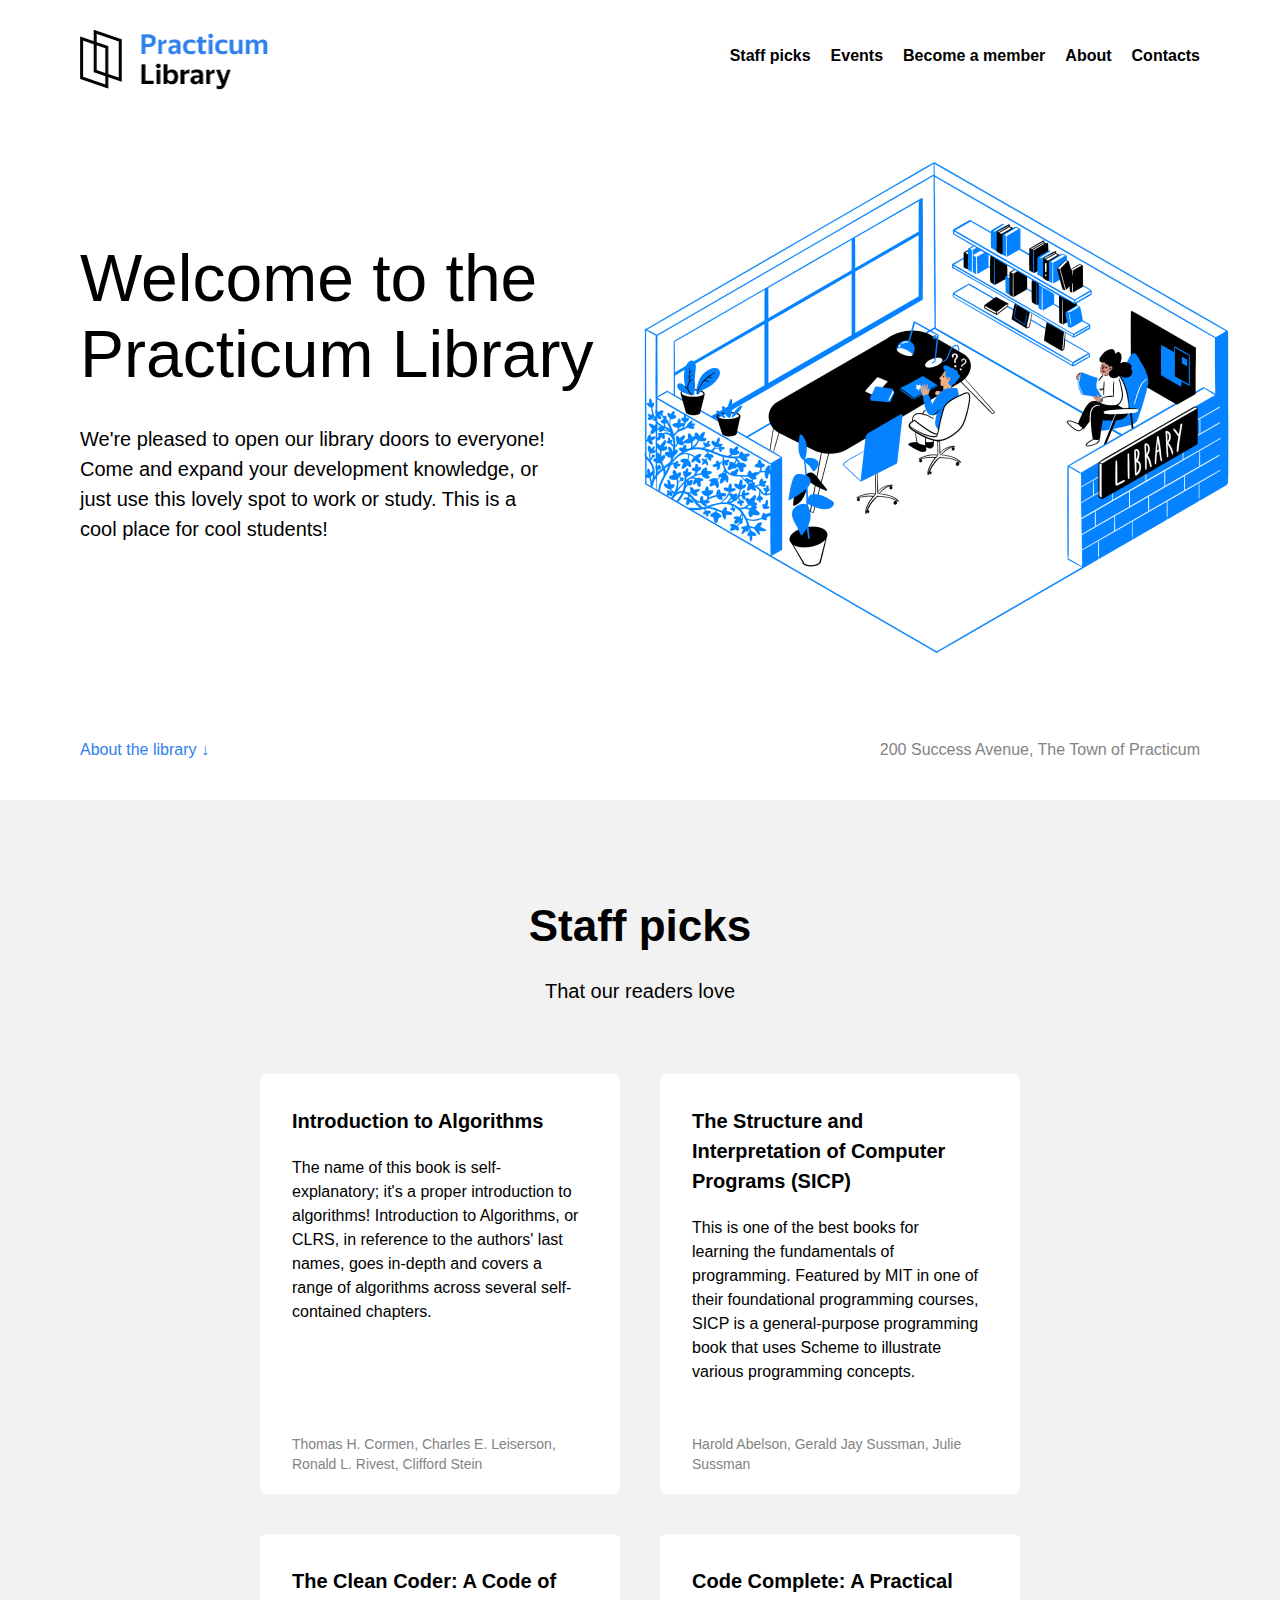
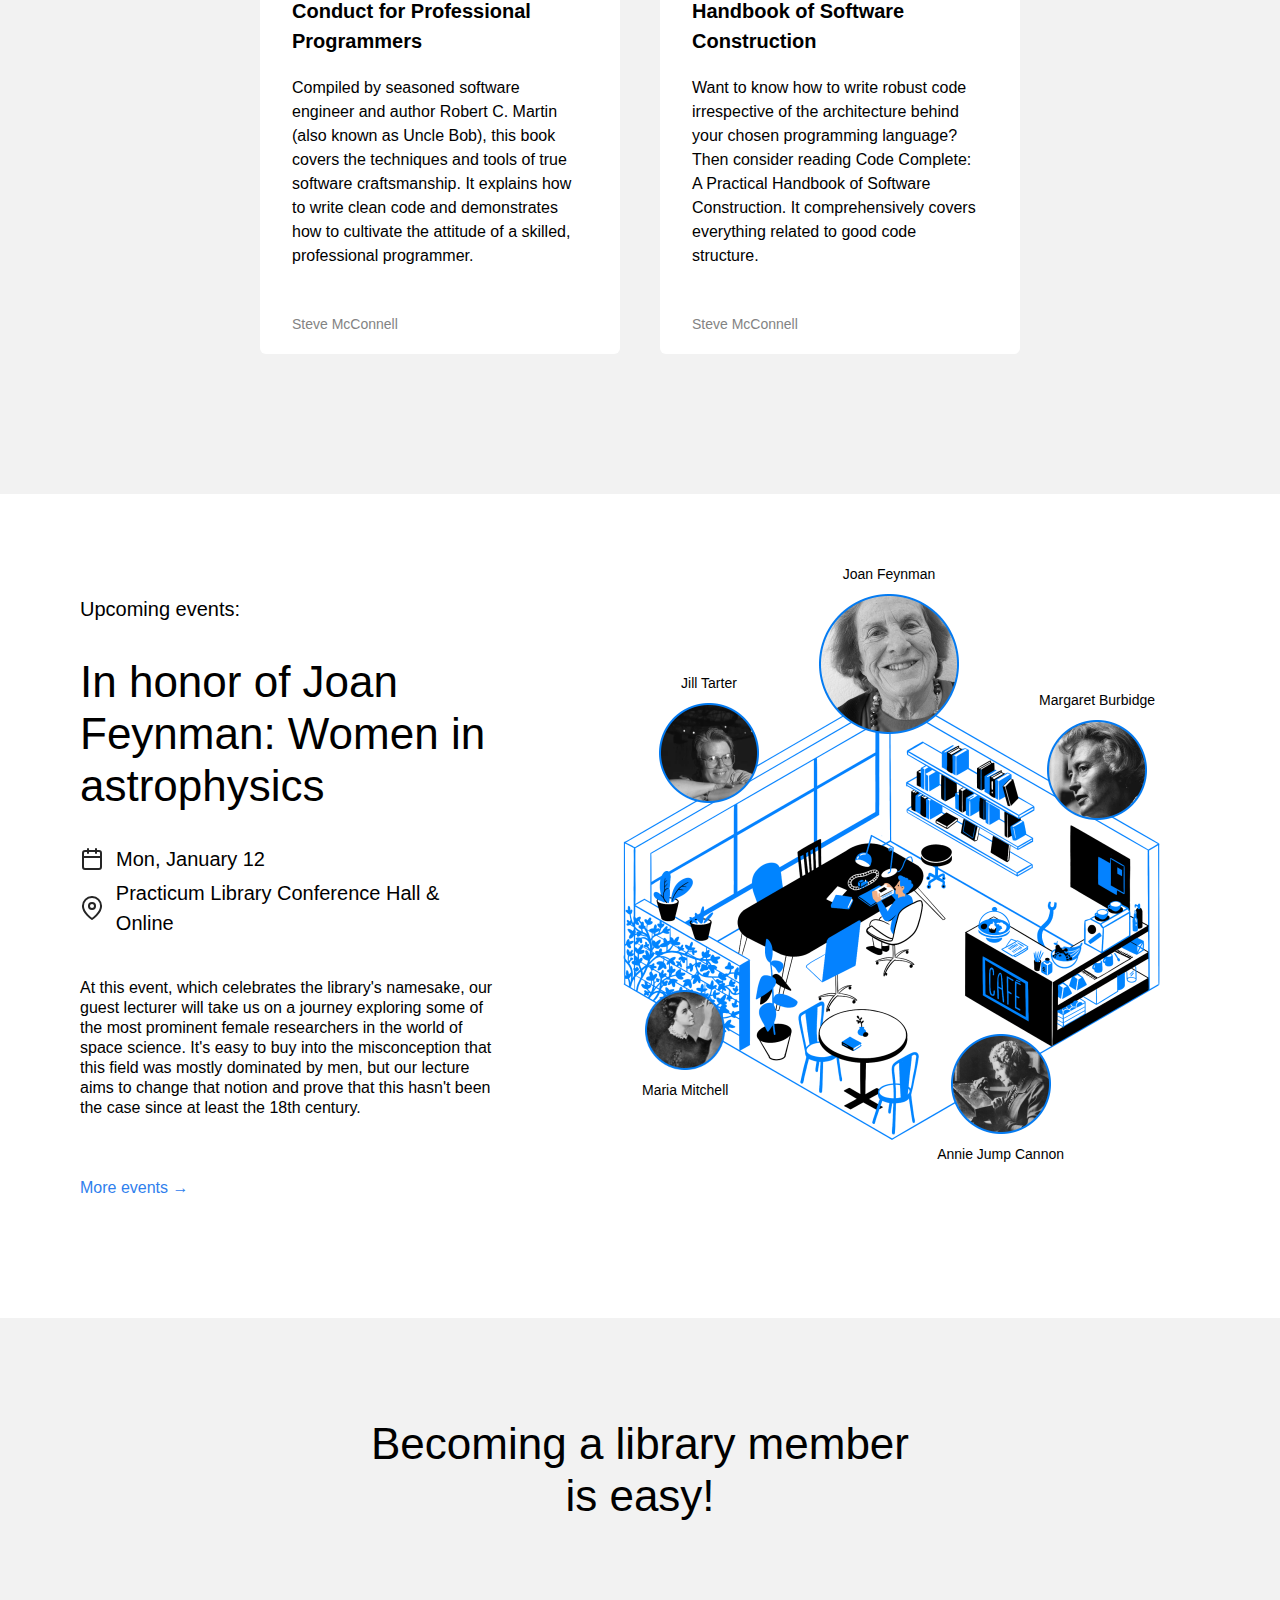
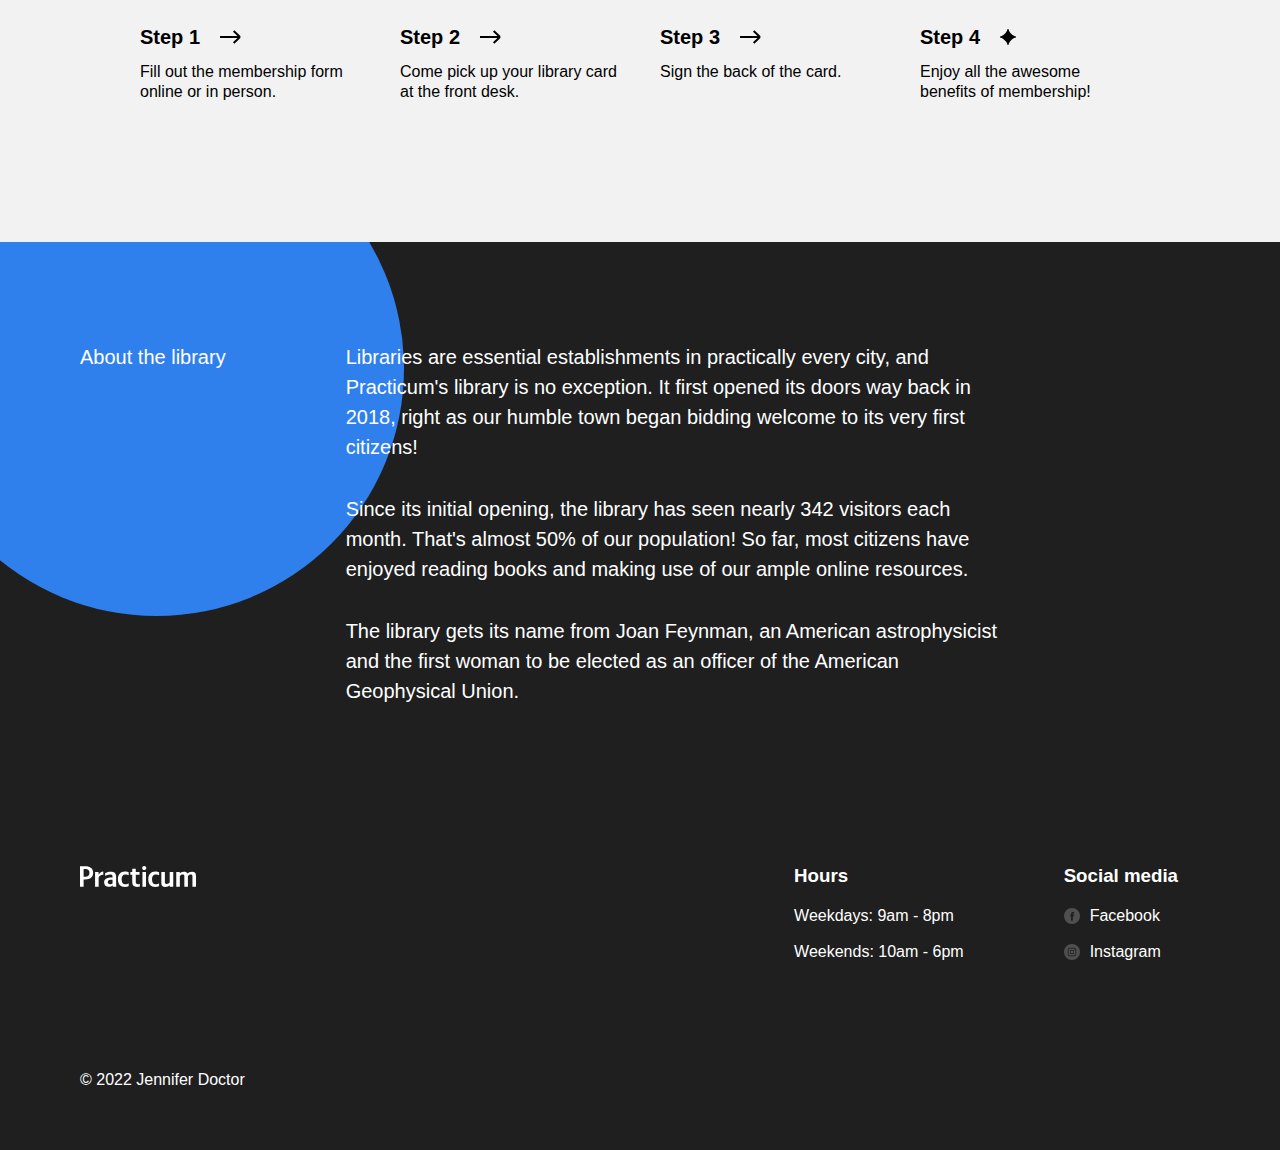
==== index.html @ b9d43555 "Adjust date element" ====
<!DOCTYPE html>
<html lang="en">
  <head>
    <meta charset="UTF-8" />
    <meta name="viewport" content="width=device-width, initial-scale=1.0" />
    <title>Practicum Library</title>
    <link rel="stylesheet" href="./styles/normalize.css" />
    <link rel="stylesheet" href="./styles/style.css" />
  </head>

  <body>
    <div class="page">
      <header class="header">
        <nav class="nav">
          <img
            src="./images/logo.png"
            alt="Practicum Library Logo"
            class="logo"
          />
          <ul class="nav__links">
            <li>
              <a class="nav__link" href="#staff-picks">Staff picks</a>
            </li>
            <li>
              <a class="nav__link" href="#events">Events</a>
            </li>
            <li>
              <a class="nav__link" href="#become-a-member">Become a member</a>
            </li>
            <li>
              <a class="nav__link" href="#about">About</a>
            </li>
            <li>
              <a class="nav__link" href="#">Contacts</a>
            </li>
          </ul>
        </nav>
        <h1 class="header__title">Welcome to the Practicum Library</h1>
        <p class="header__description">
          We're pleased to open our library doors to everyone! Come and expand
          your development knowledge, or just use this lovely spot to work or
          study. This is a cool place for cool students!
        </p>
        <img
          src="./images/inside_the_library.png"
          alt="Illustration 'Inside the library'"
          class="header__image"
        />
        <div class="header__footer">
          <a class="header__link" href="#about">About the library &darr;</a>
          <p class="header__address">
            200 Success Avenue, The Town of Practicum
          </p>
        </div>
      </header>

      <main class="content">
        <section id="staff" class="staff">
          <h2 class="staff__title">Staff picks</h2>
          <p class="staff__subtitle">That our readers love</p>
          <ul class="staff__cards">
            <li class="card">
              <div class="card__content">
                <h3 class="card__title">Introduction to Algorithms</h3>
                <p class="card__text">
                  The name of this book is self-explanatory; it's a proper
                  introduction to algorithms! Introduction to Algorithms, or
                  CLRS, in reference to the authors' last names, goes in-depth
                  and covers a range of algorithms across several self-contained
                  chapters.
                </p>
                <p class="card__footer">
                  Thomas H. Cormen, Charles E. Leiserson, Ronald L. Rivest,
                  Clifford Stein
                </p>
              </div>
            </li>

            <li class="card">
              <div class="card__content">
                <h3 class="card__title">
                  The Structure and Interpretation of Computer Programs (SICP)
                </h3>
                <p class="card__text">
                  This is one of the best books for learning the fundamentals of
                  programming. Featured by MIT in one of their foundational
                  programming courses, SICP is a general-purpose programming
                  book that uses Scheme to illustrate various programming
                  concepts.
                </p>
                <p class="card__footer">
                  Harold Abelson, Gerald Jay Sussman, Julie Sussman
                </p>
              </div>
            </li>

            <li class="card">
              <div class="card__content">
                <h3 class="card__title">
                  The Clean Coder: A Code of Conduct for Professional
                  Programmers
                </h3>
                <p class="card__text">
                  Compiled by seasoned software engineer and author Robert C.
                  Martin (also known as Uncle Bob), this book covers the
                  techniques and tools of true software craftsmanship. It
                  explains how to write clean code and demonstrates how to
                  cultivate the attitude of a skilled, professional programmer.
                </p>
                <p class="card__footer">Steve McConnell</p>
              </div>
            </li>

            <li class="card">
              <div class="card__content">
                <h3 class="card__title">
                  Code Complete: A Practical Handbook of Software Construction
                </h3>
                <p class="card__text">
                  Want to know how to write robust code irrespective of the
                  architecture behind your chosen programming language? Then
                  consider reading Code Complete: A Practical Handbook of
                  Software Construction. It comprehensively covers everything
                  related to good code structure.
                </p>
                <p class="card__footer">Steve McConnell</p>
              </div>
            </li>
          </ul>
        </section>

        <section id="events" class="events">
          <div class="events__content">
            <h2 class="events__heading">Upcoming events:</h2>
            <h3 class="events__title">
              In honor of Joan Feynman: Women in astrophysics
            </h3>
            <div class="event-info events__info-section">
              <div class="event-info__item">
                <div
                  class="event-info__icon event-info__icon_type_calendar"
                ></div>
                <p class="event-info__text">Mon, January 12</p>
              </div>
              <div class="event-info__item">
                <div class="event-info__icon event-info__icon_type_pin"></div>
                <p class="event-info__text">
                  Practicum Library Conference Hall & Online
                </p>
              </div>
            </div>
            <p class="events__description">
              At this event, which celebrates the library's namesake, our guest
              lecturer will take us on a journey exploring some of the most
              prominent female researchers in the world of space science. It's
              easy to buy into the misconception that this field was mostly
              dominated by men, but our lecture aims to change that notion and
              prove that this hasn't been the case since at least the 18th
              century.
            </p>
            <a href="#" class="events__more">More events &rarr;</a>
          </div>
          <div class="events__cover">
            <img
              class="events__image"
              src="./images/cafe.png"
              alt="Illustration inside the cafe"
            />
            <div class="person person_name_feynman">
              <p class="person__caption">Joan Feynman</p>
              <img
                src="./images/person_feynman.png"
                class="person__image person__image_size_l"
                alt="A smiling Joan Feynman"
              />
            </div>
            <div class="person person_name_burbidge">
              <p class="person__caption">Margaret Burbidge</p>
              <img
                src="./images/person_burbidge.png"
                class="person__image person__image_size_m"
                alt="A contemplative Margaret Burbidge"
              />
            </div>
            <div class="person person_name_cannon">
              <img
                src="./images/person_cannon.png"
                class="person__image person__image_size_m"
                alt="Annie Jump Cannon at work"
              />
              <p class="person__caption">Annie Jump Cannon</p>
            </div>
            <div class="person person_name_mitchell">
              <img
                src="./images/person_mitchell.png"
                class="person__image person__image_size_s"
                alt="Maria Mitchell writing"
              />
              <p class="person__caption">Maria Mitchell</p>
            </div>
            <div class="person person_name_tarter">
              <p class="person__caption">Jill Tarter</p>
              <img
                src="./images/person_tarter.png"
                class="person__image person__image_size_m"
                alt="A casual, smiling Jill Tarter"
              />
            </div>
          </div>
        </section>

        <section class="membership" id="become-a-member">
          <h2 class="membership__title">Becoming a library member is easy!</h2>
          <ul class="membership__steps">
            <li class="step">
              <h3 class="step__title">
                Step 1
                <img
                  src="./images/icon_step_forward.svg"
                  alt="icon forward"
                  class="step__icon"
                />
              </h3>
              <p class="step__description">
                Fill out the membership form online or in person.
              </p>
            </li>
            <li class="step">
              <h3 class="step__title">
                Step 2
                <img
                  src="./images/icon_step_forward.svg"
                  alt="icon forward"
                  class="step__icon"
                />
              </h3>
              <p class="step__description">
                Come pick up your library card at the front desk.
              </p>
            </li>
            <li class="step">
              <h3 class="step__title">
                Step 3
                <img
                  src="./images/icon_step_forward.svg"
                  alt="icon forward"
                  class="step__icon"
                />
              </h3>
              <p class="step__description">Sign the back of the card.</p>
            </li>
            <li class="step">
              <h3 class="step__title">
                Step 4
                <img
                  src="./images/icon_step_finish.svg"
                  alt="icon finish"
                  class="step__icon"
                />
              </h3>
              <p class="step__description">
                Enjoy all the awesome benefits of membership!
              </p>
            </li>
          </ul>
        </section>

        <section class="about" id="about">
          <h2 class="about__title">About the library</h2>
          <div class="about__content">
            <p class="about__paragraph">
              Libraries are essential establishments in practically every city,
              and Practicum's library is no exception. It first opened its doors
              way back in 2018, right as our humble town began bidding welcome
              to its very first citizens!
            </p>
            <p class="about__paragraph">
              Since its initial opening, the library has seen nearly 342
              visitors each month. That's almost 50% of our population! So far,
              most citizens have enjoyed reading books and making use of our
              ample online resources.
            </p>
            <p class="about__paragraph">
              The library gets its name from Joan Feynman, an American
              astrophysicist and the first woman to be elected as an officer of
              the American Geophysical Union.
            </p>
          </div>
          <div class="about__circle"></div>
        </section>
      </main>

      <footer class="footer" id="footer">
        <section class="footer__columns">
          <div class="footer__column">
            <img
              class="footer__logo"
              src="./images/logo_practicum.svg"
              alt="Practicum Logo"
            />
          </div>
          <div class="footer__column footer__column_content_hours">
            <h3 class="footer__column-heading">Hours</h3>
            <ul class="footer__list">
              <li class="footer__list-item">Weekdays: 9am - 8pm</li>
              <li class="footer__list-item">Weekends: 10am - 6pm</li>
            </ul>
          </div>
          <div class="footer__column footer__column_content_social">
            <h3 class="footer__column-heading">Social media</h3>
            <ul class="footer__list">
              <li class="footer__list-item">
                <a class="footer__column-link" href="#"
                  ><img
                    class="footer__social-icon"
                    src="./images/facebook_white.svg"
                    alt="Facebook Logo"
                  />
                  Facebook</a
                >
              </li>
              <li class="footer__list-item">
                <a class="footer__column-link" href="#"
                  ><img
                    class="footer__social-icon"
                    src="./images/instagram_white.svg"
                    alt="Instagram Logo"
                  />
                  Instagram</a
                >
              </li>
            </ul>
          </div>
        </section>
        <p class="footer__copyright">&copy; 2022 Jennifer Doctor</p>
      </footer>
    </div>
  </body>
</html>
---- styles/style.css ----
.page {
  min-width: 1100px;
  max-width: 1600px;
  margin: 0 auto;
  font-family: "Helvetica Neue", Arial, sans-serif;
  font-size: 16px;
  line-height: 20px;
}

.header {
  height: 100vh;
  min-height: 720px;
  max-height: 800px;
  padding-top: 30px;
  padding-left: 80px;
  padding-right: 80px;
  position: relative;
  box-sizing: border-box;
}

.nav {
  display: flex;
  justify-content: space-between;
  align-items: stretch;
}

.logo {
  width: 196px;
  height: 60px;
}

.nav__links {
  list-style: none;
  padding-left: 0;
  margin-top: 8px;
  display: flex;
  align-items: center;
  flex-wrap: wrap;
  column-gap: 20px;
}

.nav__link {
  color: #000000;
  text-decoration: none;
  font-weight: bold;
}

.nav__link:hover {
  color: #1f69c9;
}

.header__title {
  font-size: 66px;
  line-height: 76px;
  font-weight: 500;
  margin: 150px 0 0;
  max-width: 544px;
}

.header__description {
  font-size: 20px;
  line-height: 30px;
  margin: 32px 0 0;
  max-width: 465px;
}

.header__image {
  max-width: 636px;
  z-index: 1;
  position: absolute;
  top: 135px;
  right: 20px;
}

.header__footer {
  position: absolute;
  left: 0;
  bottom: 40px;
  width: 100%;
  display: flex;
  align-items: center;
  padding: 40px 80px 0;
  justify-content: space-between;
  box-sizing: border-box;
}

.header__link {
  color: #2f80ed;
  text-decoration: none;
}

.header__link:hover {
  color: #1f69c9;
}

.header__address {
  margin: 0;
  color: #838383;
}

.staff {
  padding-top: 100px;
  padding-bottom: 140px;
  background-color: #f2f2f2;
}

.staff__title {
  text-align: center;
  font-size: 44px;
  line-height: 52px;
  margin: 0 0 24px;
}

.staff__subtitle {
  text-align: center;
  font-size: 20px;
  line-height: 30px;
  font-weight: 400;
  margin: 24px 0 0;
}

.staff__cards {
  max-width: 760px;
  margin: 68px auto 0 auto;
  padding-left: 0;
  display: flex;
  flex-wrap: wrap;
  justify-content: space-between;
  gap: 40px;
  list-style-type: none;
}

.card {
  background-color: #fff;
  border-radius: 6px;
  padding: 32px 40px 20px 32px;
  box-sizing: border-box;
  width: 360px;
  height: 420px;
}

.card__content {
  width: 100%;
  height: 100%;
  display: flex;
  flex-direction: column;
}

.card__title {
  font-size: 20px;
  line-height: 30px;
  font-weight: 700;
  margin: 0;
}

.card__text {
  margin: 20px 0 0;
  font-size: 16px;
  line-height: 24px;
}

.card__footer {
  margin: 0;
  font-size: 14px;
  line-height: 20px;
  color: #838383;
  margin-top: auto;
}

.events {
  padding: 100px 0 120px 80px;
  display: flex;
  align-items: start;
  justify-content: space-between;
  box-sizing: border-box;
}

.events__content {
  flex-basis: 580px;
}

.events__heading {
  font-size: 20px;
  font-weight: 500;
  line-height: 30px;
  margin: 0;
}

.events__title {
  font-size: 44px;
  font-weight: 500;
  line-height: 52px;
  margin: 32px 0;
}

.events__info-section {
  margin-top: 32px;
}

.event-info__item {
  display: flex;
  align-items: center;
  margin-bottom: 4px;
  font-weight: 500;
}

.event-info__icon {
  background-repeat: no-repeat;
  background-position: center;
  margin-right: 12px;
  height: 24px;
  width: 24px;
}

.event-info__icon_type_calendar {
  background-image: url(../images/icon_calendar.svg);
}

.event-info__icon_type_pin {
  background-image: url(../images/icon_pin.svg);
}

.event-info__text {
  font-size: 20px;
  font-weight: 500;
  line-height: 30px;
  margin: 0;
}

.events__description {
  margin: 40px 0 60px;
}

.events__more {
  margin-top: 60px;
  color: #2f80ed;
  text-decoration: none;
}

.events__more:hover {
  color: #1f69c9;
}

.events__cover {
  flex-grow: 1;
  flex-shrink: 0;
  flex-basis: 780px;
  max-width: 780px;
  position: relative;
}

.events__image {
  max-width: 100%;
}

.person {
  position: absolute;
  display: flex;
  align-items: center;
  flex-direction: column;
  gap: 10px;
}

.person_name_feynman {
  top: -30px;
  left: 319px;
}

.person_name_burbidge {
  top: 96px;
  right: 125px;
}

.person_name_cannon {
  right: 216px;
  bottom: 18px;
}

.person_name_mitchell {
  left: 142px;
  bottom: 82px;
}

.person_name_tarter {
  top: 79px;
  left: 159px;
}

.person__image {
  max-width: 100%;
}

.person__image_size_l {
  width: 140px;
}

.person__image_size_m {
  width: 100px;
}

.person__image_size_s {
  width: 80px;
}

.person__caption {
  text-align: center;
  font-size: 14px;
  margin: 0;
}

.membership {
  padding-top: 100px;
  padding-bottom: 140px;
  background-color: #f2f2f2;
}

.membership__title {
  max-width: 574px;
  margin: 0 auto;
  text-align: center;
  font-size: 44px;
  font-weight: 500;
  line-height: 52px;
}

.membership__steps {
  list-style-type: none;
  padding: 0;
  margin: 100px 0 0;
  display: flex;
  gap: 40px;
  justify-content: center;
}

.step {
  flex-basis: 220px;
}

.step__title {
  margin: 0;
  font-size: 20px;
  line-height: 30px;
  font-weight: 700;
  display: flex;
  align-items: center;
}

.step__icon {
  margin-left: 20px;
}

.step__description {
  margin: 10px 0 0;
}

.about {
  padding: 100px 80px;
  background-color: #1f1f1f;
  color: #fff;
  overflow: hidden;
  position: relative;
  box-sizing: border-box;
  display: flex;
  gap: 120px;
}

.about__title {
  margin: 0;
  font-size: 20px;
  line-height: 30px;
  font-weight: 500;
  z-index: 2;
}

.about__content {
  font-size: 20px;
  line-height: 30px;
  font-weight: 400;
  max-width: 660px;
  z-index: 2;
}

.about__paragraph {
  margin: 0;
  padding-bottom: 32px;
}

.about__paragraph:last-of-type {
  padding-bottom: 0;
}

.about__circle {
  background-color: #2f80ed;
  width: 495px;
  height: 495px;
  border-radius: 50%;
  position: absolute;
  z-index: 1;
  top: -121px;
  left: -91px;
}

.footer {
  box-sizing: border-box;
  background-color: #1f1f1f;
  color: #fff;
  padding: 60px 102px 60px 80px;
  min-height: 224px;
}

.footer__columns {
  display: flex;
}

.footer__column_content_hours {
  margin-left: auto;
}

.footer__column_content_social {
  margin-left: 100px;
}

.footer__logo {
  width: 116px;
  height: 21px;
}

.footer__list {
  list-style-type: none;
  padding: 0;
  margin: 0;
}

.footer__list-item {
  margin-bottom: 16px;
}

.footer__list-item:last-of-type {
  margin-bottom: 0;
}

.footer__column-heading {
  margin: 0 0 20px;
}

.footer__column-link {
  color: white;
  font-size: 16px;
  line-height: 20px;
  text-decoration: none;
  display: flex;
  align-items: center;
}

.footer__column-link:hover {
  color: #c1c1c1;
}

.footer__social-icon {
  width: 16px;
  height: 16px;
  margin-right: 10px;
}

.footer__copyright {
  margin-top: 108px;
  margin-bottom: 0;
}
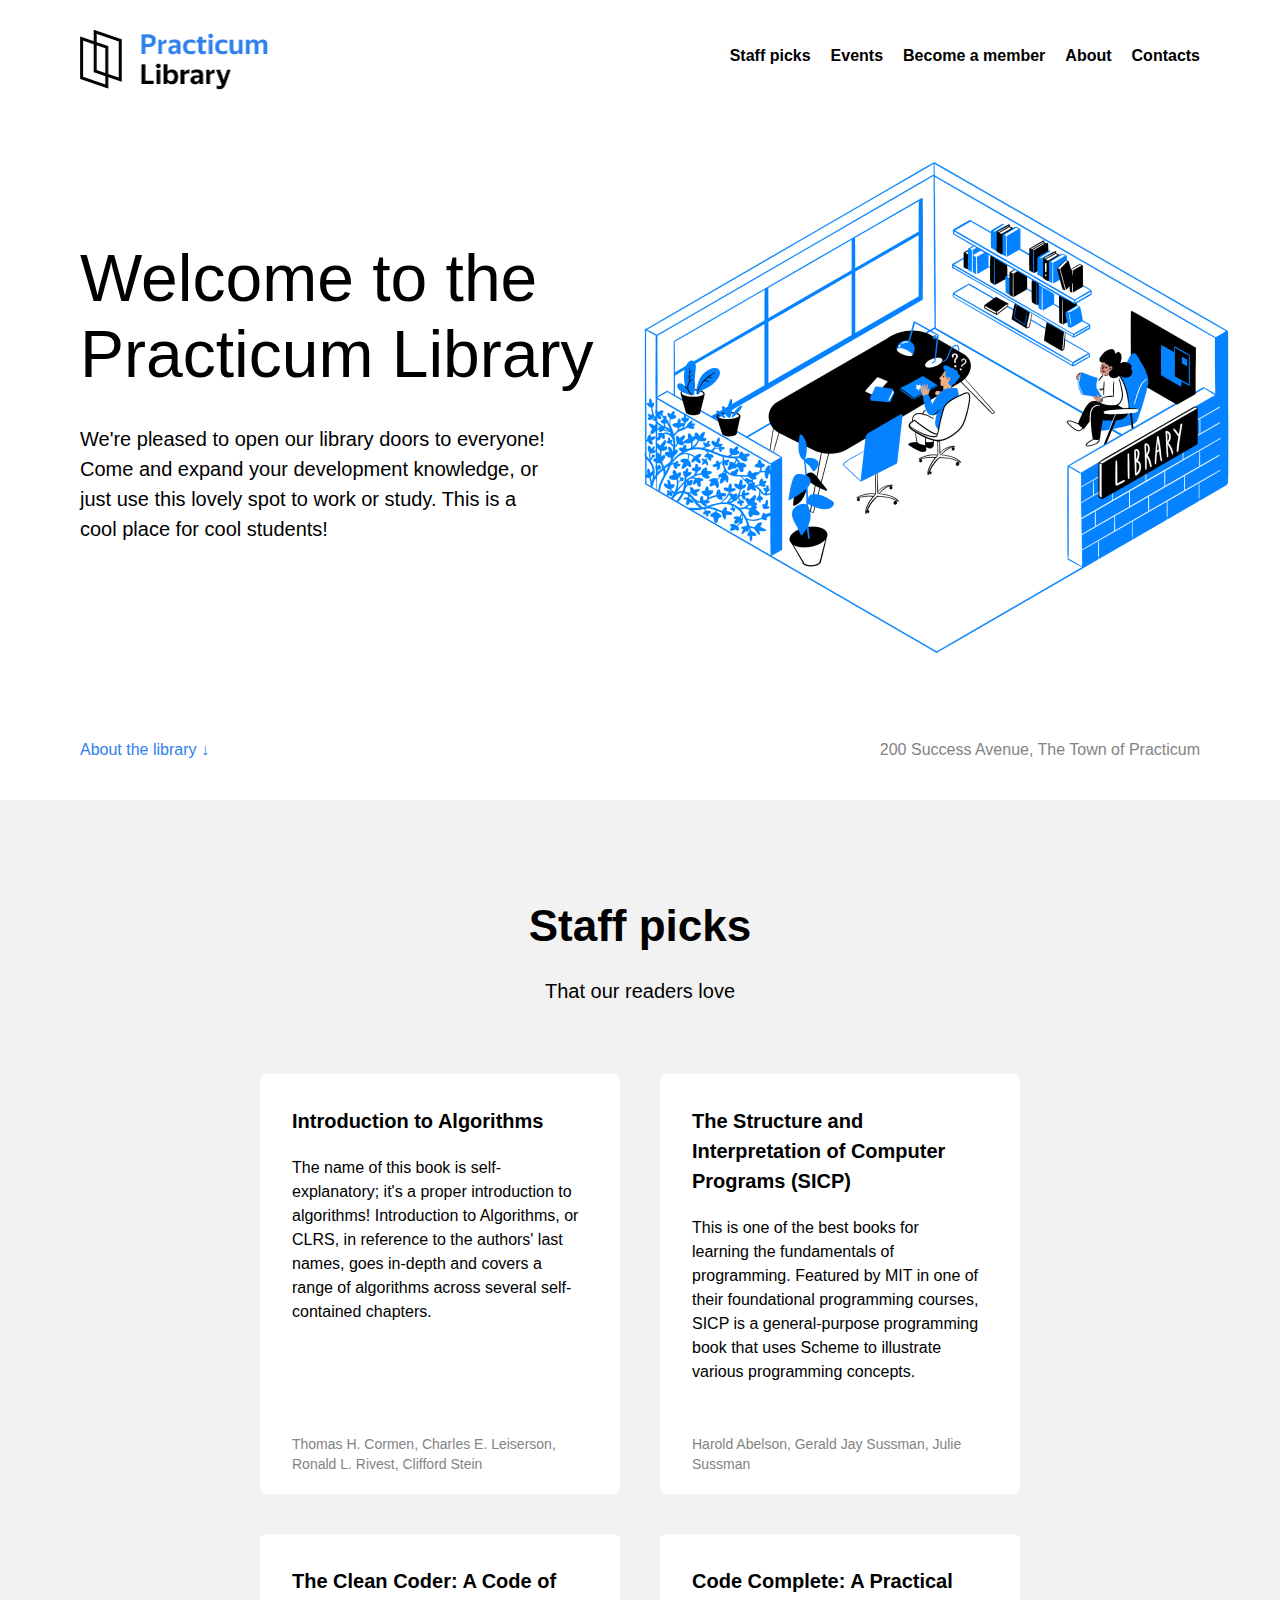
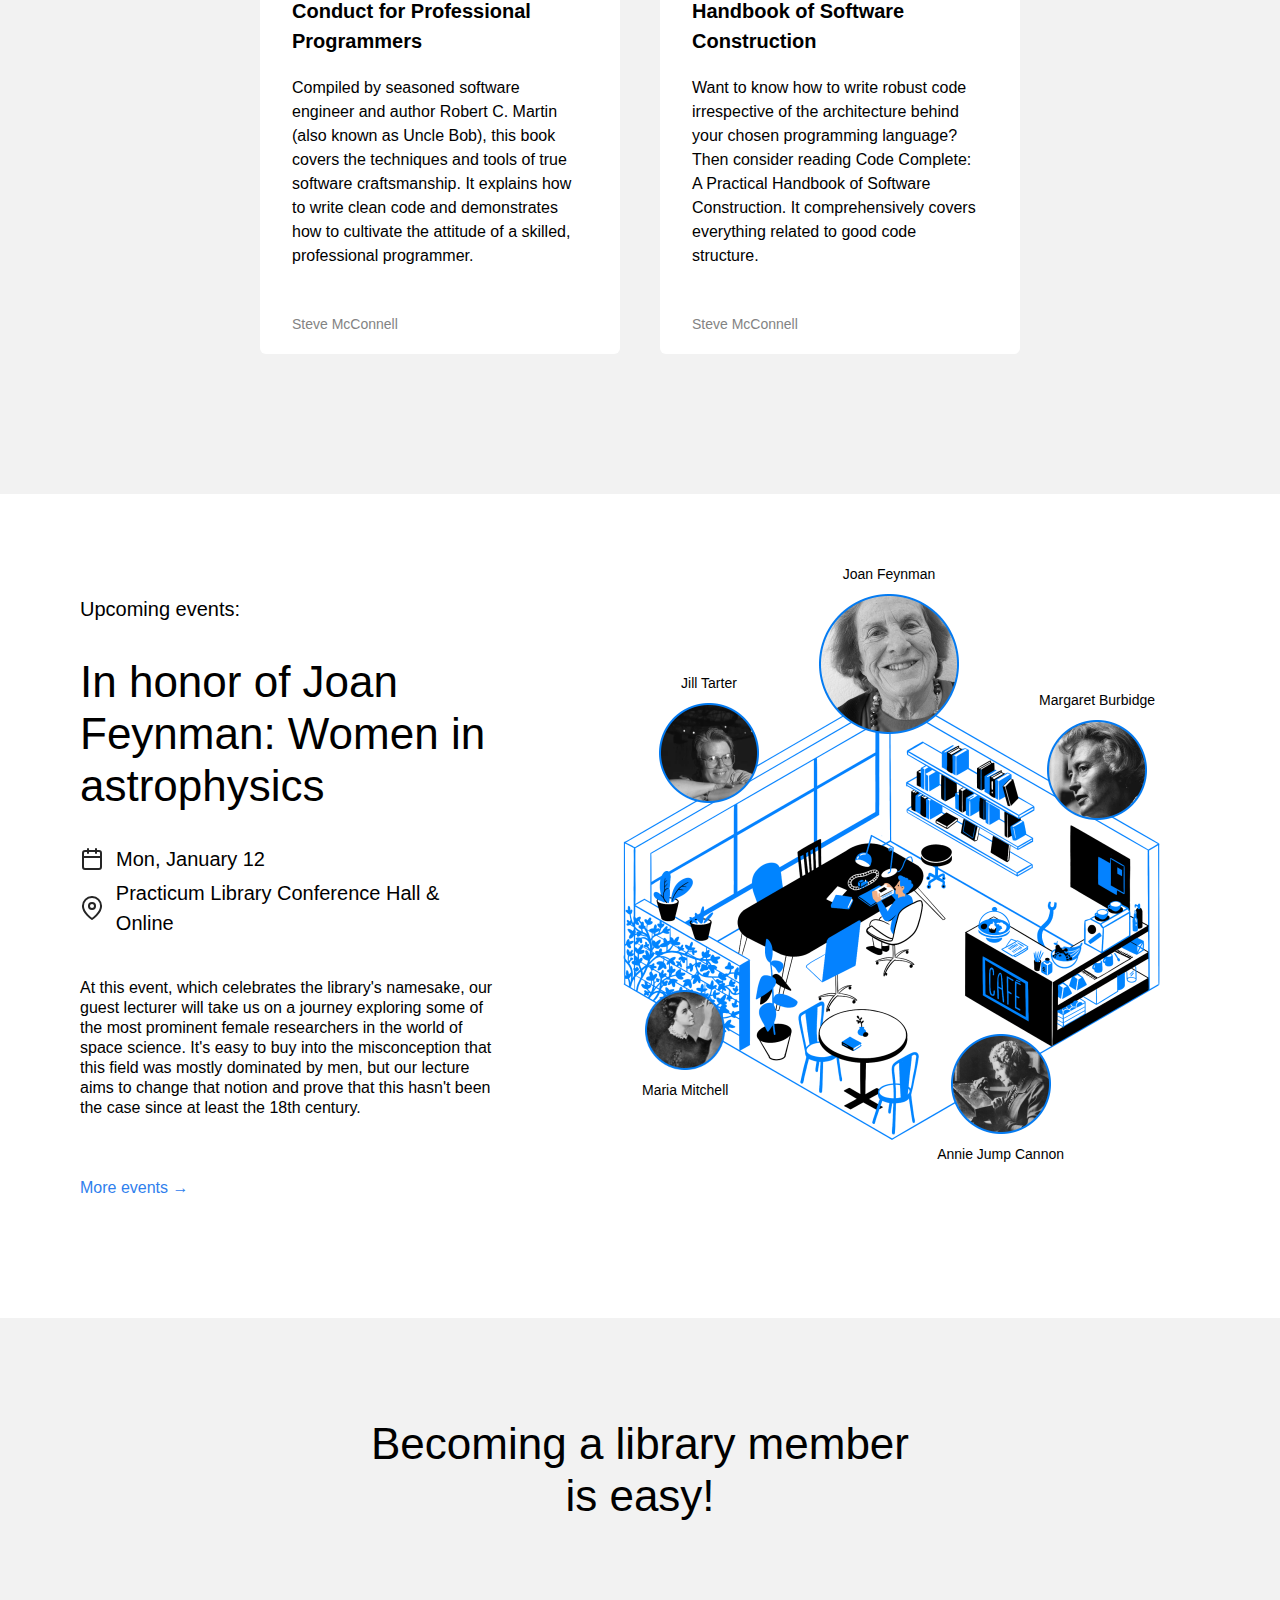
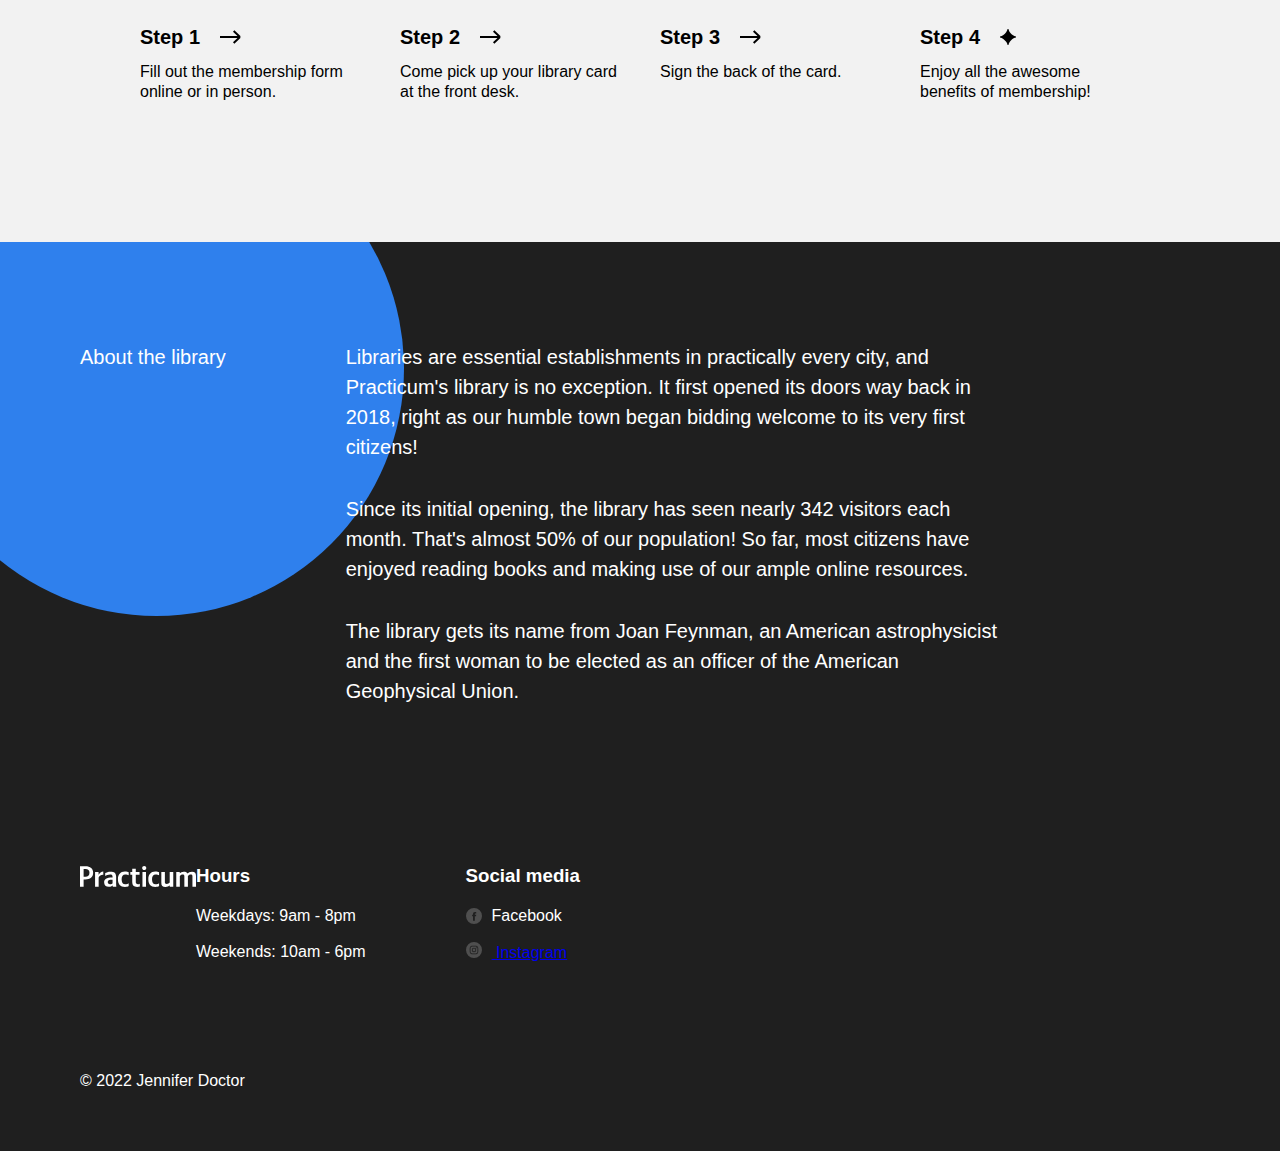
==== commit 384780d9: "Fix link issue" ====
--- a/index.html
+++ b/index.html
@@ -299,14 +299,14 @@
               alt="Practicum Logo"
             />
           </div>
-          <div class="footer__column footer__column_content_hours">
+          <div class="footer__column footer__column_content-hours">
             <h3 class="footer__column-heading">Hours</h3>
             <ul class="footer__list">
               <li class="footer__list-item">Weekdays: 9am - 8pm</li>
               <li class="footer__list-item">Weekends: 10am - 6pm</li>
             </ul>
           </div>
-          <div class="footer__column footer__column_content_social">
+          <div class="footer_column footer__column_content_social">
             <h3 class="footer__column-heading">Social media</h3>
             <ul class="footer__list">
               <li class="footer__list-item">
@@ -320,7 +320,7 @@
                 >
               </li>
               <li class="footer__list-item">
-                <a class="footer__column-link" href="#"
+                <a class="footer__column_link" href="#"
                   ><img
                     class="footer__social-icon"
                     src="./images/instagram_white.svg"
@@ -332,7 +332,7 @@
             </ul>
           </div>
         </section>
-        <p class="footer__copyright">&copy; 2022 Jennifer Doctor</p>
+        <p class="footer__copyright">© 2022 Jennifer Doctor</p>
       </footer>
     </div>
   </body>
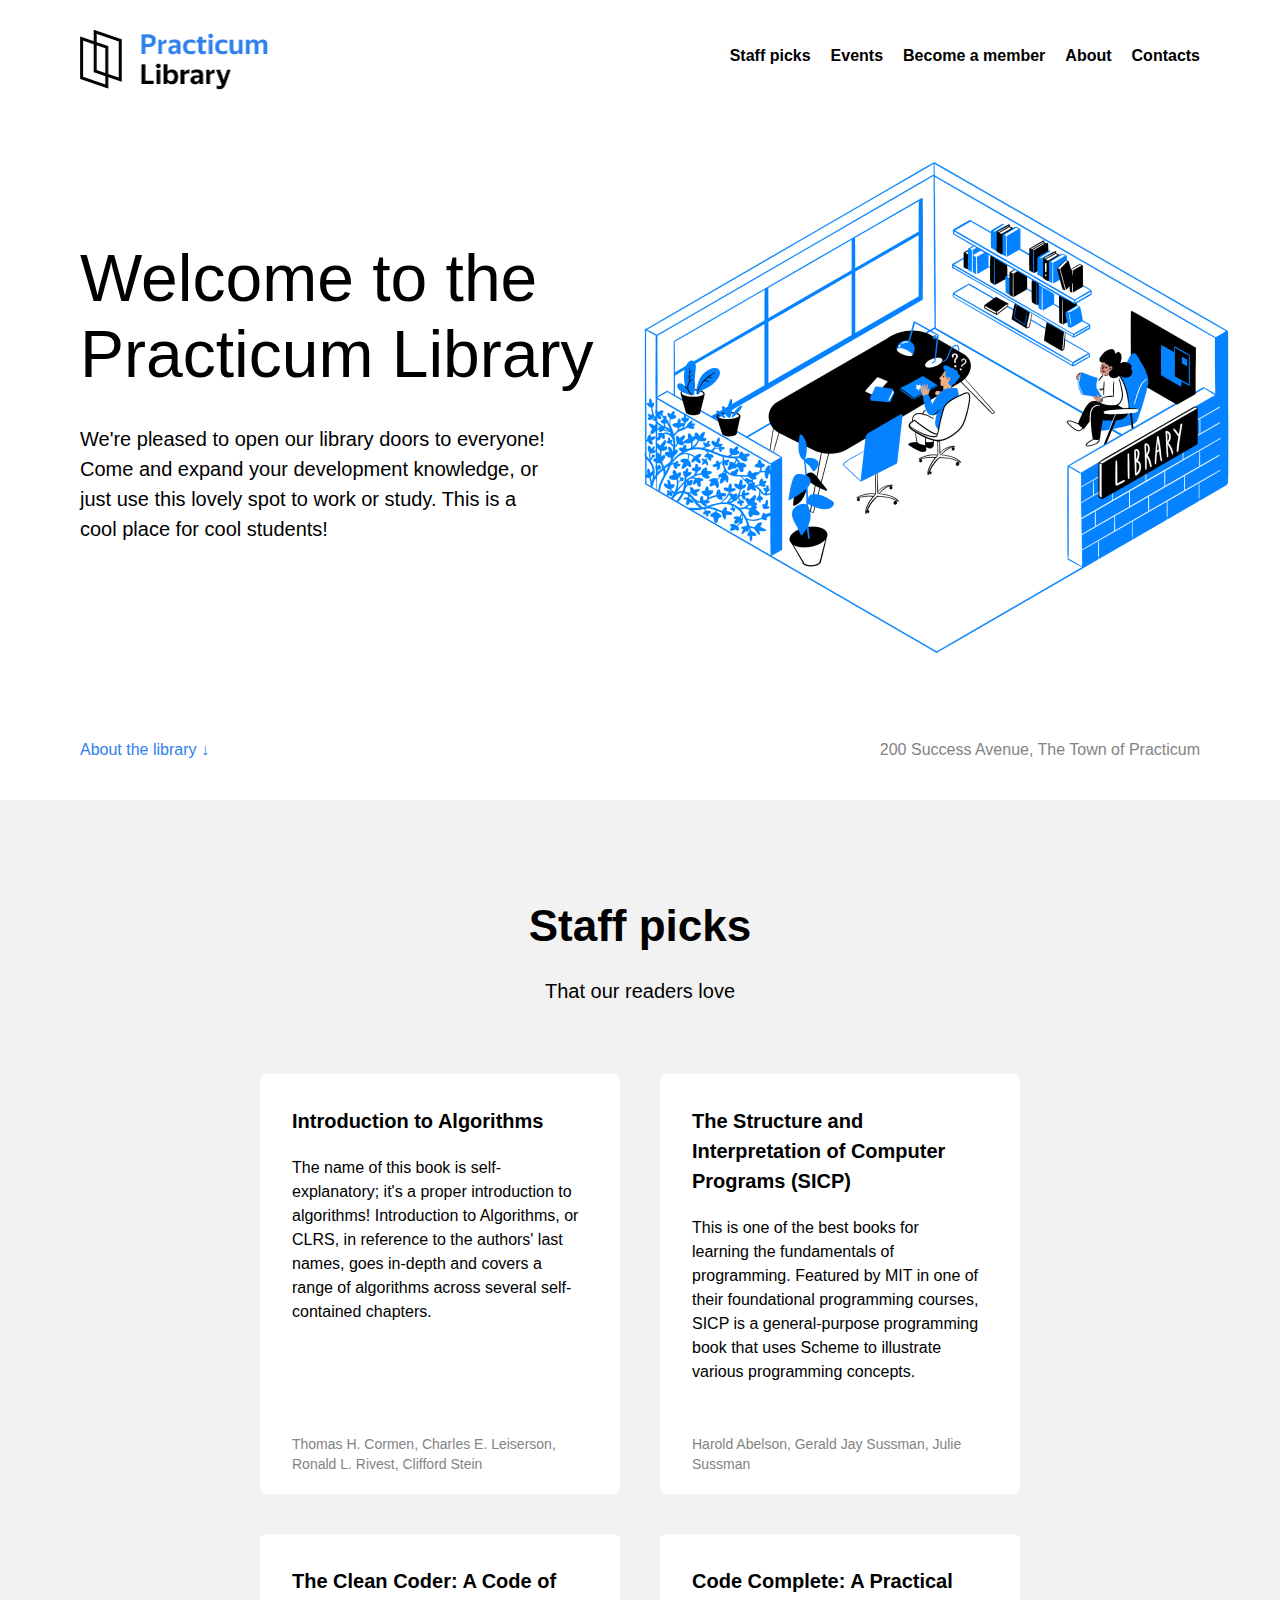
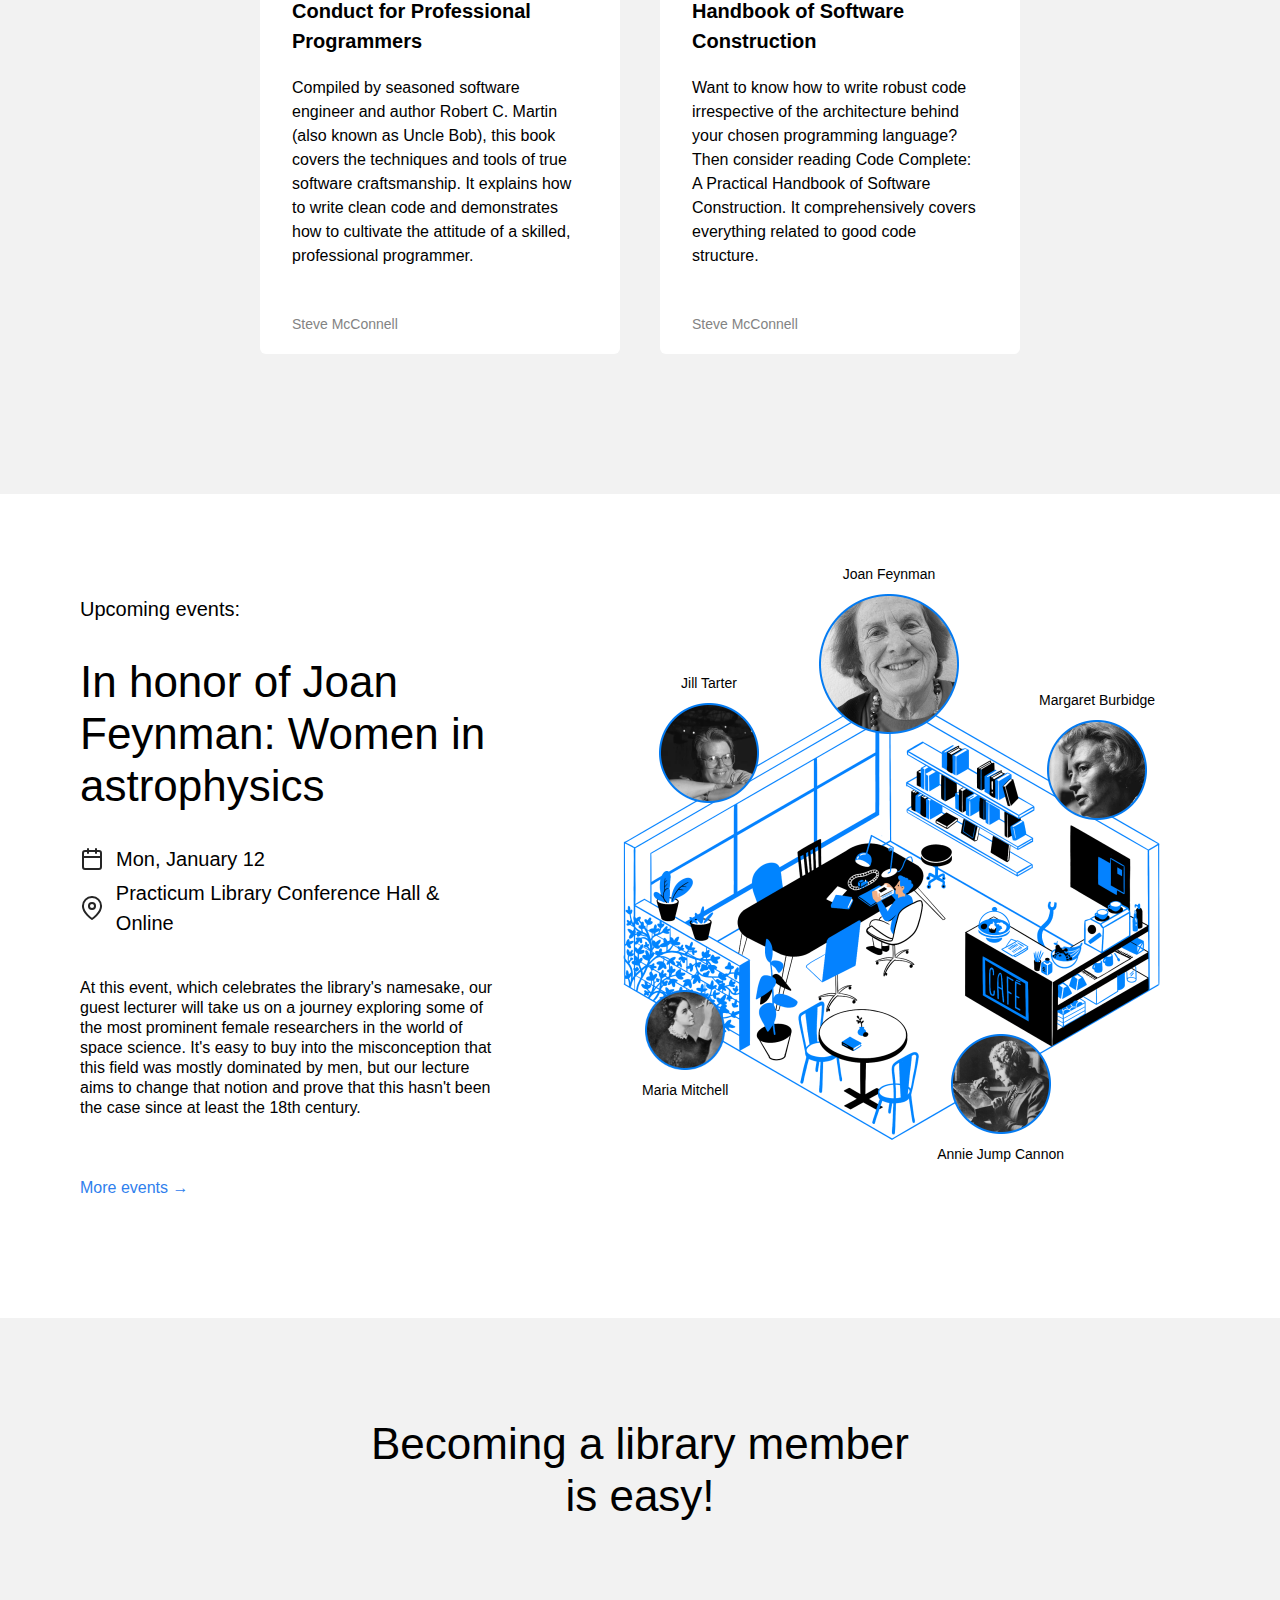
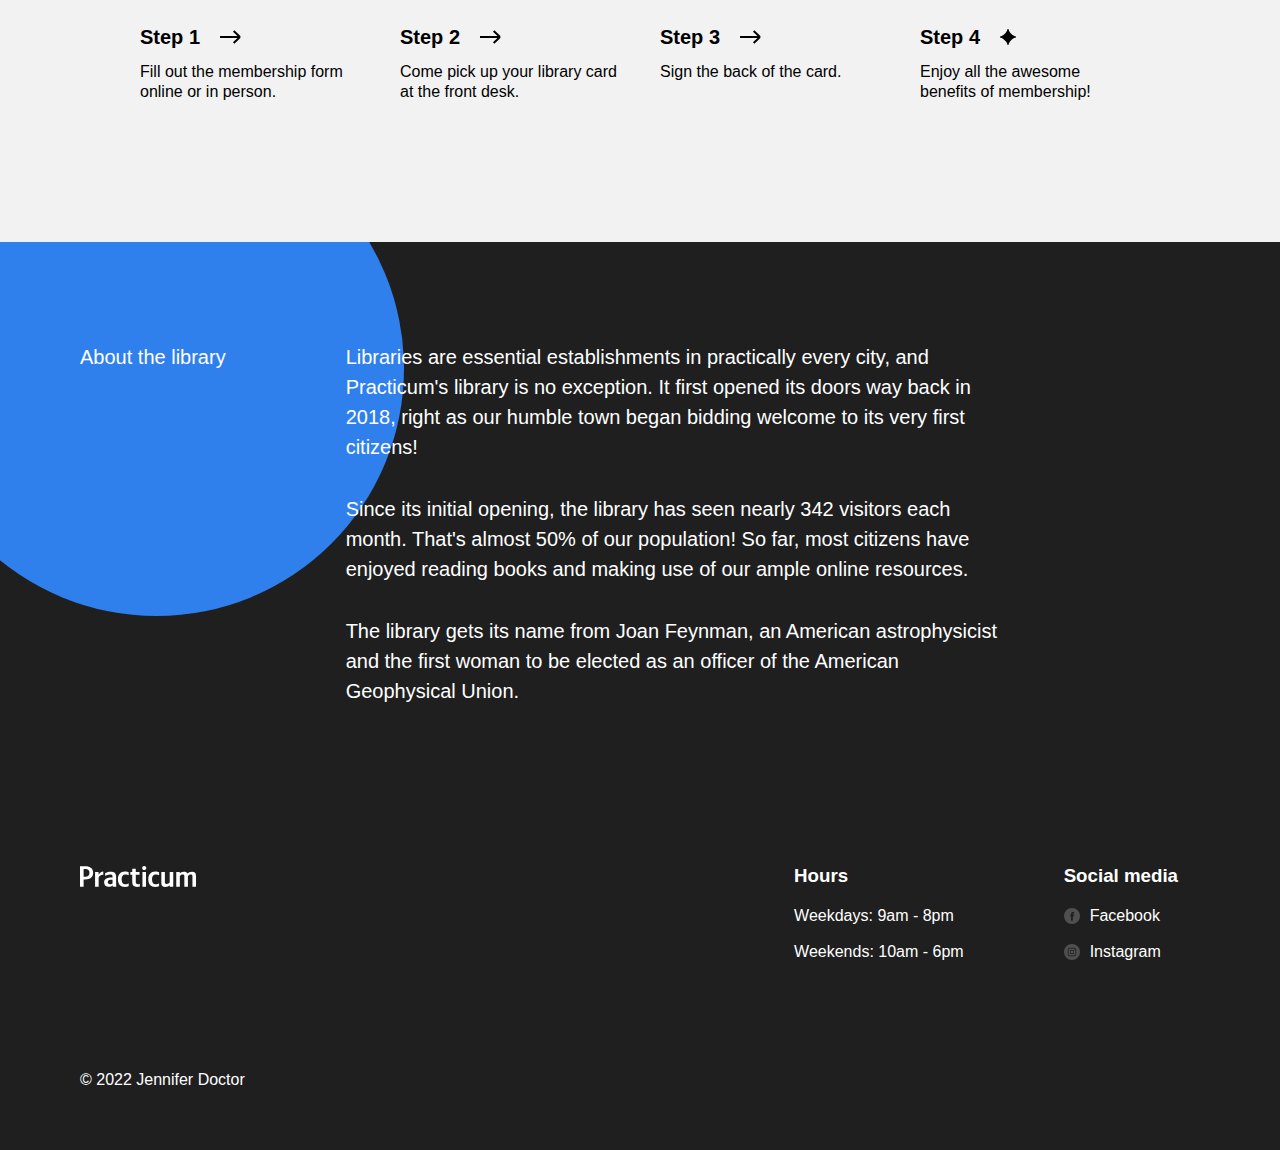
==== commit ae37728a: "Fixed class names in footer" ====
--- a/index.html
+++ b/index.html
@@ -299,14 +299,14 @@
               alt="Practicum Logo"
             />
           </div>
-          <div class="footer__column footer__column_content-hours">
+          <div class="footer__column footer__column_content_hours">
             <h3 class="footer__column-heading">Hours</h3>
             <ul class="footer__list">
               <li class="footer__list-item">Weekdays: 9am - 8pm</li>
               <li class="footer__list-item">Weekends: 10am - 6pm</li>
             </ul>
           </div>
-          <div class="footer_column footer__column_content_social">
+          <div class="footer__column footer__column_content_social">
             <h3 class="footer__column-heading">Social media</h3>
             <ul class="footer__list">
               <li class="footer__list-item">
@@ -316,17 +316,17 @@
                     src="./images/facebook_white.svg"
                     alt="Facebook Logo"
                   />
-                  Facebook</a
+                Facebook</a
                 >
               </li>
               <li class="footer__list-item">
-                <a class="footer__column_link" href="#"
+                <a class="footer__column-link" href="#"
                   ><img
                     class="footer__social-icon"
                     src="./images/instagram_white.svg"
                     alt="Instagram Logo"
                   />
-                  Instagram</a
+                Instagram</a
                 >
               </li>
             </ul>
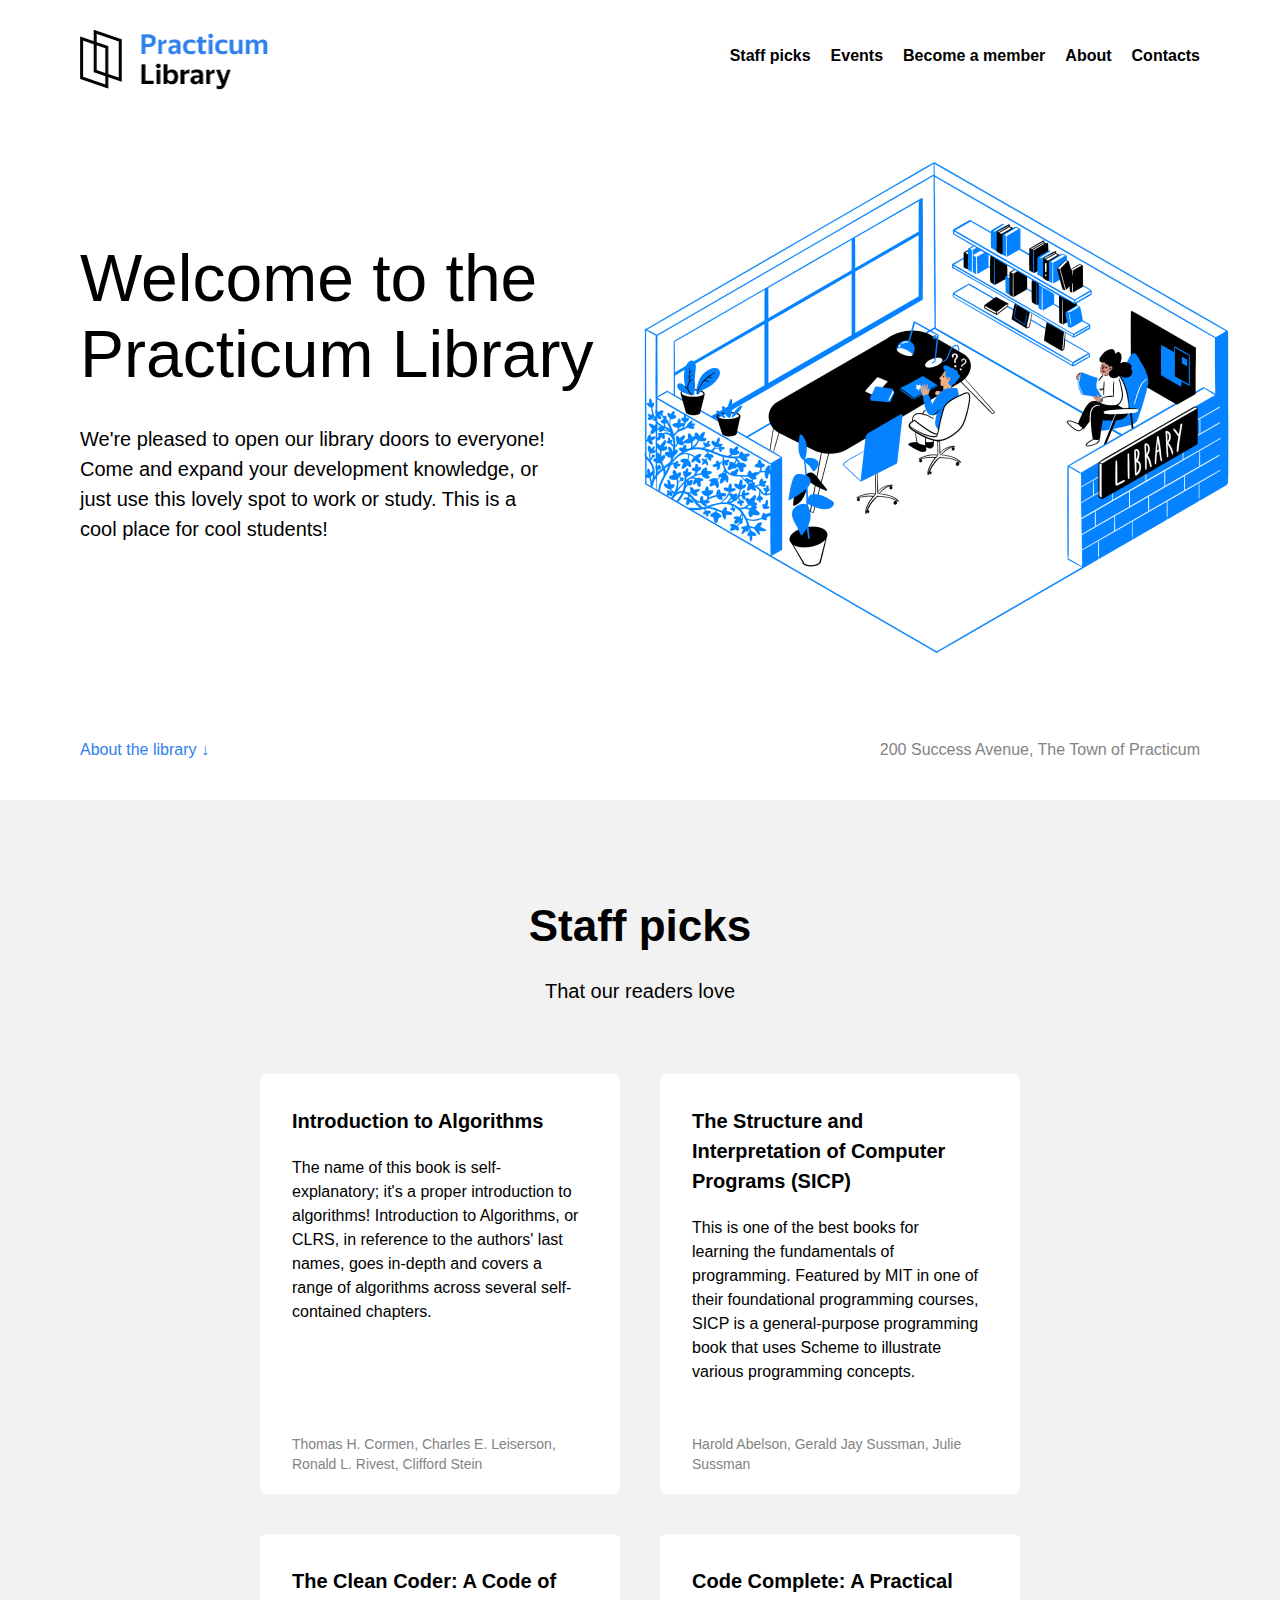
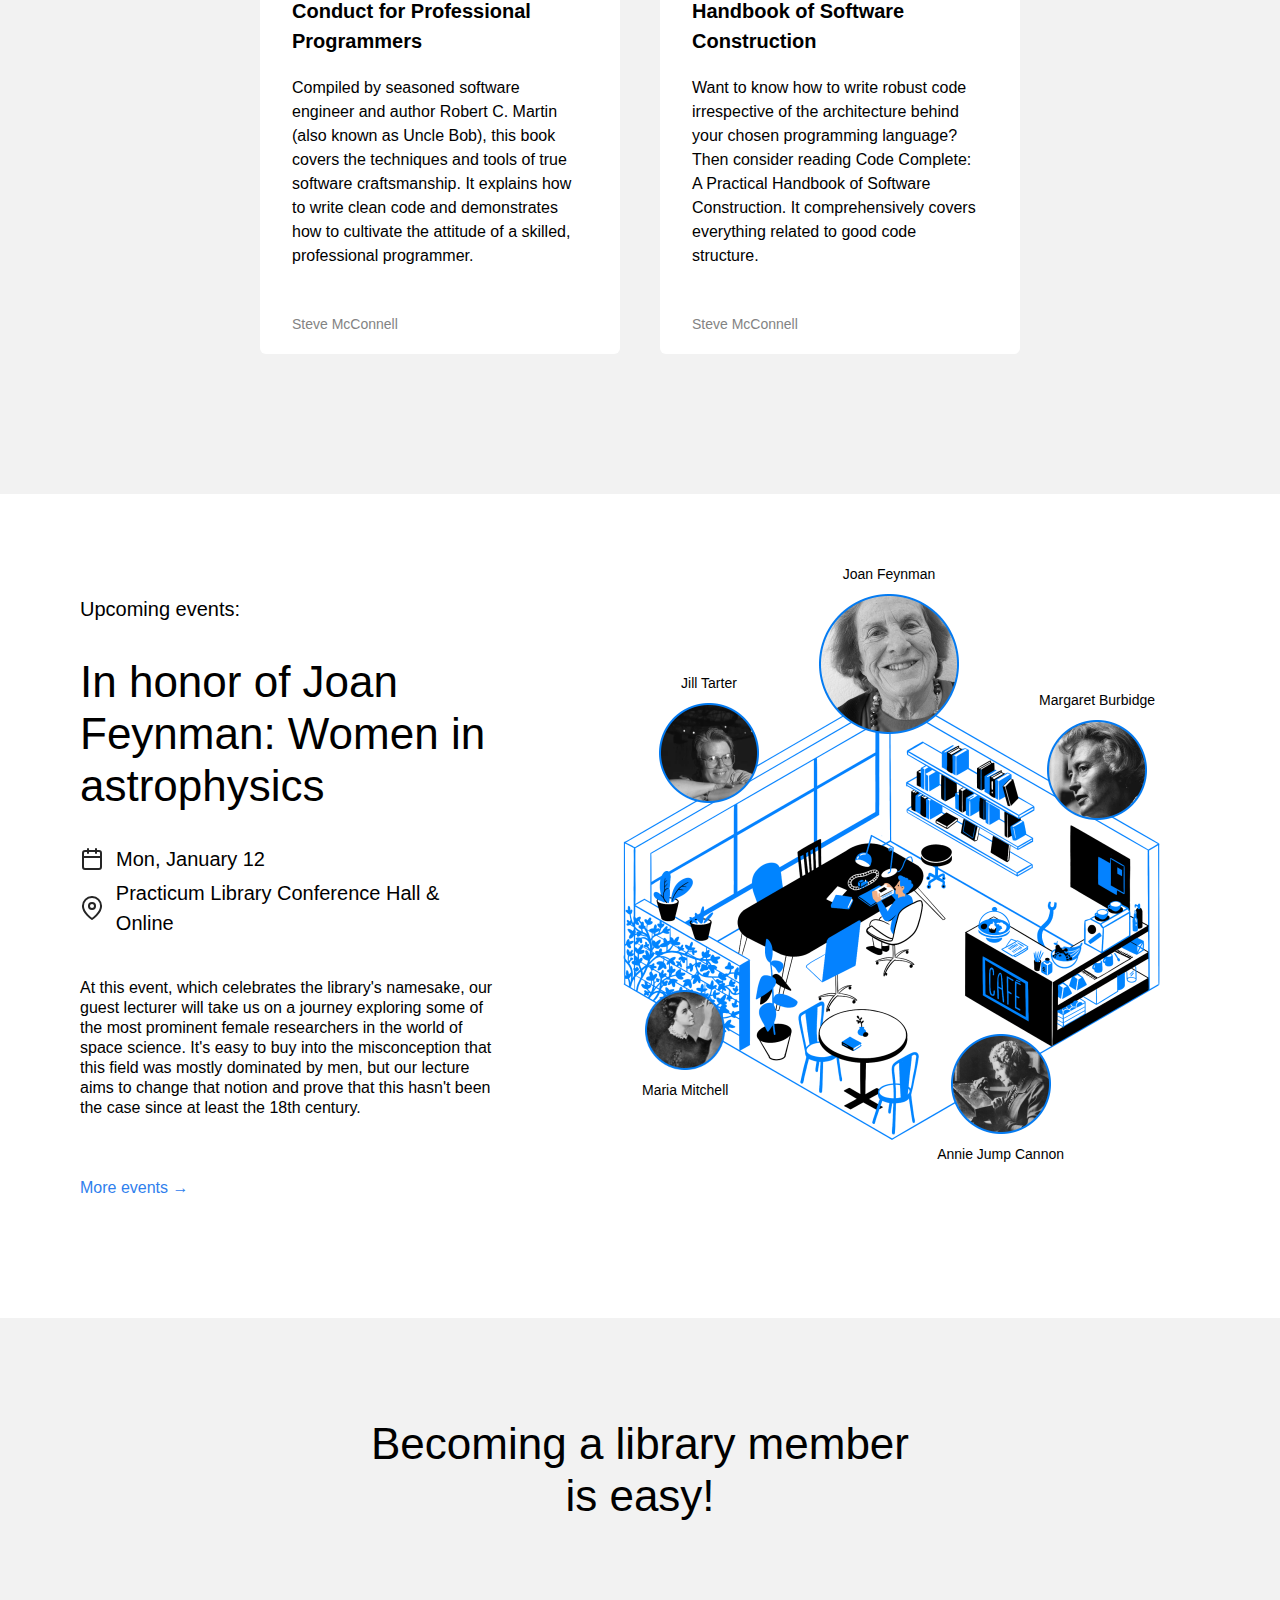
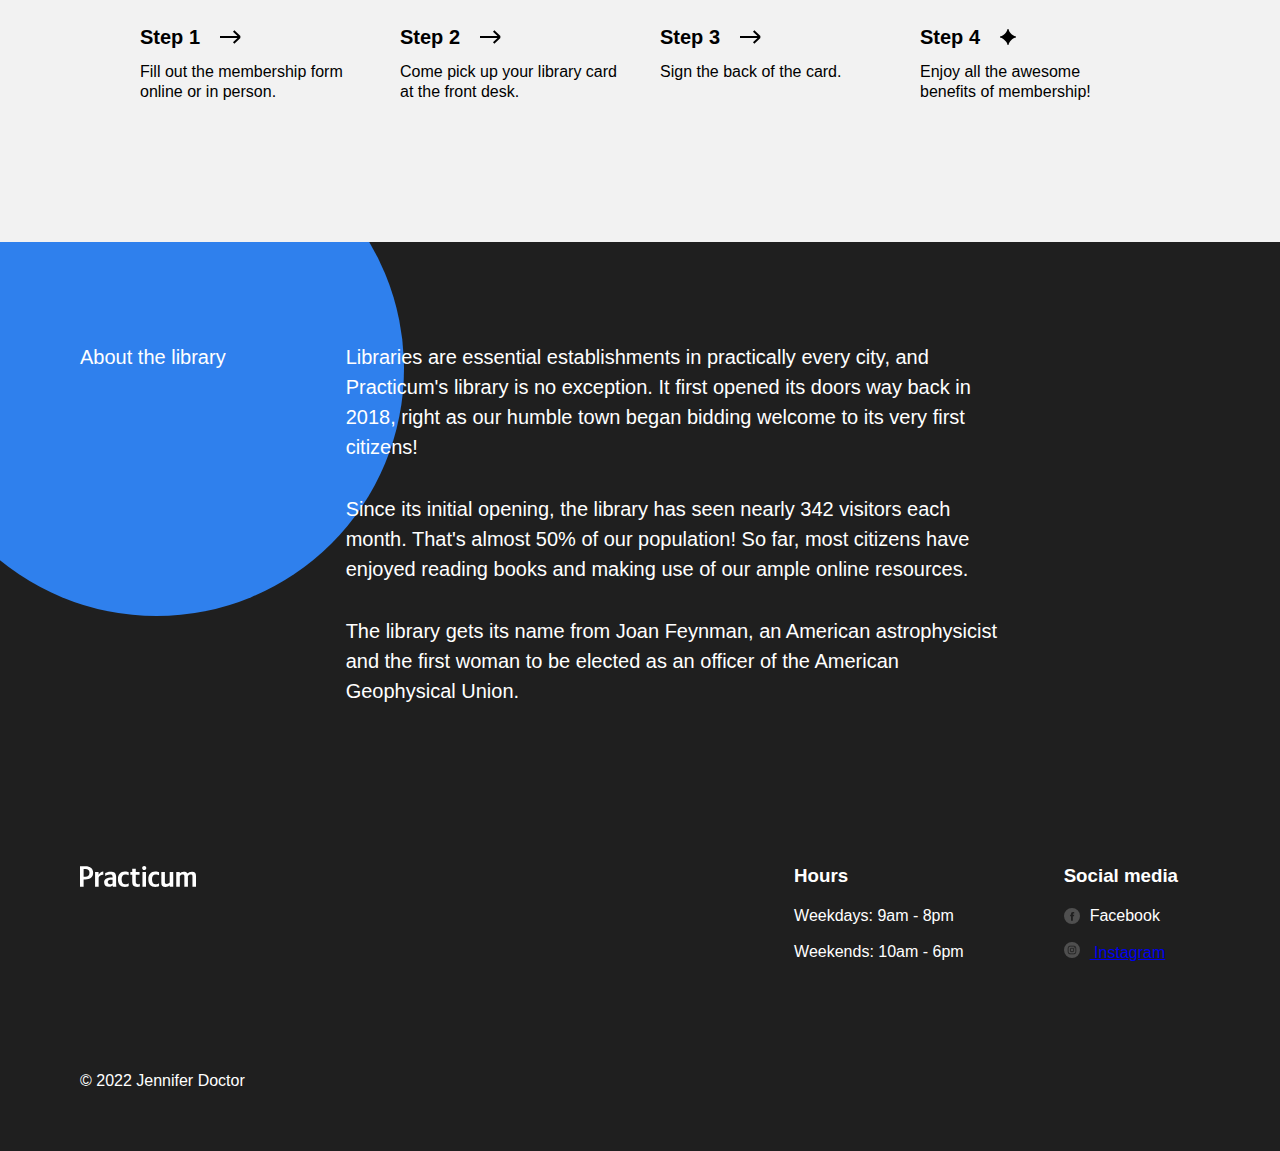
==== commit ca70debb: "If this doesn't fix the link issue I will be mad" ====
--- a/index.html
+++ b/index.html
@@ -19,7 +19,7 @@
           />
           <ul class="nav__links">
             <li>
-              <a class="nav__link" href="#staff-picks">Staff picks</a>
+              <a class="nav__link" href="#staff">Staff picks</a>
             </li>
             <li>
               <a class="nav__link" href="#events">Events</a>
@@ -316,17 +316,17 @@
                     src="./images/facebook_white.svg"
                     alt="Facebook Logo"
                   />
-                Facebook</a
+                  Facebook</a
                 >
               </li>
               <li class="footer__list-item">
-                <a class="footer__column-link" href="#"
+                <a class="footer__column_link" href="#"
                   ><img
                     class="footer__social-icon"
                     src="./images/instagram_white.svg"
                     alt="Instagram Logo"
                   />
-                Instagram</a
+                  Instagram</a
                 >
               </li>
             </ul>
